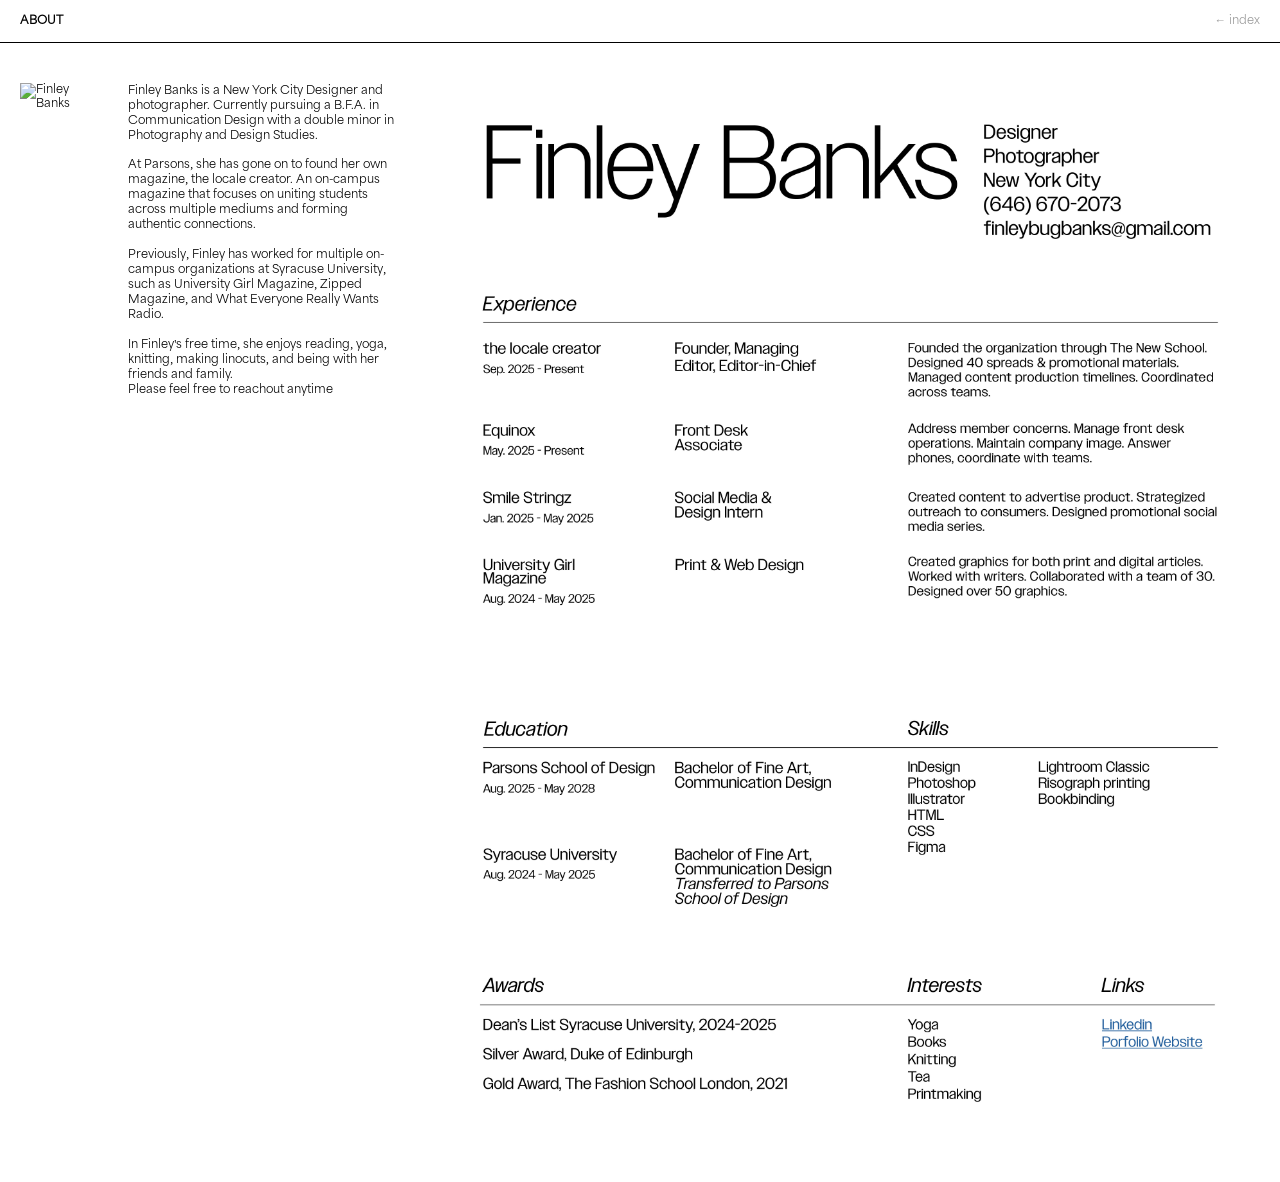
==== about.html @ 63b428c5 "start" ====
<!DOCTYPE html>
<html lang="en">
<head>
    <meta charset="UTF-8">
    <meta name="viewport" content="width=device-width, initial-scale=1.0">
    <title>About — Finley Banks</title>
    <link rel="stylesheet" href="styles.css">
</head>
<body class="project-page">

<nav class="p-nav">
    <span class="p-nav__title">ABOUT</span>
    <a class="p-nav__back" href="index.html">&#8592; index</a>
</nav>

<main class="about">

    <div class="about-row">
        <div class="about-photo">
            <img src="img/about/port.jpg" alt="Finley Banks" />
        </div>
        <div class="about-bio">
            <p>Finley Banks is a New York City Designer and photographer. Currently pursuing a B.F.A. in Communication Design with a double minor in Photography and Design Studies. <br> <br>


At Parsons, she has gone on to found her own magazine, the locale creator. An on-campus magazine that focuses on uniting students across multiple mediums and forming authentic connections. <br> <br>



Previously, Finley has worked for multiple on-campus organizations at Syracuse University, such as University Girl Magazine, Zipped Magazine, and What Everyone Really Wants Radio. <br> <br>



In Finley's free time, she enjoys reading, yoga, knitting, making linocuts, and being with her friends and family. <br>



Please feel free to reachout anytime</p>
        </div>
        <div class="about-resume">
            <img src="img/about/resume.jpg" alt="Resume" />
        </div>
    </div>

</main>

</body>
</html>
---- styles.css ----
*, *::before, *::after { box-sizing: border-box; margin: 0; padding: 0; }

@font-face {
    font-family: area;
    src: url(fonts/AreaTrialNormal-Light.otf);
}

@font-face {
    font-family: areanorm;
    src: url(fonts/AreaTrialNormal-Regular.otf);
}

html {
    font-family: areanorm;
    font-size: 11.5px;
    line-height: 1.2;
    font-weight: 500;
    background: #fff;
    color: #000;
    -webkit-font-smoothing: antialiased;
}

body {
    position: relative;
    min-height: 100vh;
}

a { color: inherit; text-decoration: none; }
em { font-style: italic; }
strong { font-weight: 700; }

/* ─── Corner nav (top-left) ─────────────────────────────────────────────── */

.corner-nav {
    position: fixed;
    top: 20px;
    left: 20px;
    z-index: 20;
    display: flex;
    flex-direction: column;
    gap: 0px;
}

.corner-nav a {
    display: block;
    line-height: 1.2;
}

.corner-nav a:hover { opacity: 0.45; }

/* ─── Bio / Header ───────────────────────────────────────────────────────── */
/* Fixed, covers everything left of the 190px right column */

.header {
    width: calc(100vw - 200px);
    height: 100vh;
    position: fixed;
    font-weight: 600;
    top: 0; left: 0;
    display: flex;
    justify-content: center;
    align-items: center;
    padding-right: 40px;
    z-index: 0;
    pointer-events: none;
}

.header_wrapper {
    display: block;
    width: 250px;
    pointer-events: all;
    line-height: 1.5;
    color: inherit;
    text-decoration: none;
}
.header_wrapper:hover { opacity: 0.55; }

.header-logo {
    height: 35px;
    width: auto;
    display: block;
}

.header_wrapper .header_links a {
    border-bottom: 1px solid currentColor;
}
.header_wrapper .header_links a:hover { opacity: 0.55; }

/* ─── Preview (video / image cycling) ───────────────────────────────────── */
/* Fixed over the same left area, appears on project hover */

.preview-wrap {
    pointer-events: none;
    width: calc(100vw - 190px);
    height: 100vh;
    position: fixed;
    top: 0; left: 0;
    display: flex;
    justify-content: center;
    align-items: center;
    gap: 20px;
    z-index: 10;
    opacity: 0;
    transition: opacity 0.7s ease;
}

.preview-wrap.is-visible { opacity: 1; }

.slideshow-arrow {
    background: none;
    border: none;
    font: inherit;
    font-size: 18px;
    cursor: pointer;
    padding: 12px;
    opacity: 0;
    pointer-events: none;
    transition: opacity 0.3s ease;
    flex-shrink: 0;
}

.preview-wrap.is-locked .slideshow-arrow {
    opacity: 0.35;
    pointer-events: all;
}

.preview-wrap.is-locked .slideshow-arrow:hover { opacity: 1; }

.preview-media {
    width: 78%;
    aspect-ratio: 11 / 6;
    position: relative;
    overflow: hidden;
}

.preview-slide {
    position: absolute;
    inset: 0;
    opacity: 0;
    transition: opacity 0.7s ease;
}

.preview-slide.is-active { opacity: 1; }

.preview-slide img,
.preview-slide video {
    width: 100%;
    height: 100%;
    object-fit: contain;
    display: block;
}

/* ─── Project list (right 190px column) ─────────────────────────────────── */

.app {
    width: 190px;
    position: fixed;
    right: 0;
    top: 0;
    height: 100vh;
    display: flex;
    flex-direction: column;
    justify-content: center;
    overflow-y: auto;
    opacity: 1;
    transition: opacity 0.6s ease;
}

.app.is-hidden {
    opacity: 0;
    pointer-events: none;
}

.project {
    display: block;
    padding: 10px 20px;
    cursor: pointer;
    color: inherit;
    text-decoration: none;
}

.project:first-child { padding-top: 20px; }

.project:last-child { padding-bottom: 40px; }

.project_title {
    font-weight: 700;
    display: block;
    line-height: 1.2;
    text-transform: uppercase;
}

.credit_font {
    padding: 0 20px 10px;
    font-size: 11px;
    opacity: 0.7;
}

/* ─── Project detail panel (replaces nav on click) ───────────────────────── */

.app-detail {
    width: 190px;
    position: fixed;
    right: 0;
    top: 0;
    height: 100vh;
    display: flex;
    flex-direction: column;
    justify-content: center;
    padding: 20px;
    opacity: 0;
    pointer-events: none;
    transition: opacity 0.6s ease;
}

.app-detail.is-visible {
    opacity: 1;
    pointer-events: all;
}

.detail-back {
    background: none;
    border: none;
    padding: 0;
    font: inherit;
    font-size: 11.5px;
    cursor: pointer;
    opacity: 0.4;
    text-align: left;
    margin-bottom: 24px;
    transition: opacity 0.15s;
}

.detail-back:hover { opacity: 1; }

.detail-name {
    font-weight: 700;
    text-transform: uppercase;
    line-height: 1.2;
    margin-bottom: 10px;
}

.detail-desc {
    line-height: 1.2;
    opacity: 0.7;
    margin-bottom: 16px;
}

.detail-meta {
    line-height: 1.4;
}

/* ─── About page ─────────────────────────────────────────────────────────── */

.about {
    padding: 40px 20px;
}

.about-row {
    display: grid;
    grid-template-columns: 0.5fr 2fr 6fr;
    gap: 40px;
    align-items: start;
}

.about-bio {
    line-height: 1.3;
}

.about-photo img {
    width: 100%;
    height: auto;
    object-fit: cover;
    display: block;
}

.about-resume__label {
    opacity: 0.4;
    margin-bottom: 12px;
}

.about-resume img {
    width: 100%;
    display: block;
}

/* ─── Project detail page ────────────────────────────────────────────────── */

body.project-page {
    overflow-y: auto;
}

.p-nav {
    position: sticky;
    top: 0;
    display: flex;
    justify-content: space-between;
    align-items: baseline;
    padding: 14px 20px;
    background: #fff;
    z-index: 20;
    border-bottom: 1px solid #000;
}

.p-nav__title { font-weight: 700; }

.p-nav__back {
    opacity: 0.4;
    transition: opacity 0.15s;
}
.p-nav__back:hover { opacity: 1; }

.p-header {
    display: grid;
    grid-template-columns: 1fr 1fr;
    gap: 20px;
    padding: 20px;
    border-bottom: 1px solid #000;
}

.p-desc {
    line-height: 1.2;
}

.p-meta {
    display: flex;
    flex-direction: column;
    gap: 12px;
}

.p-gallery { display: flex; flex-direction: column; }

.p-img {
    width: 100%;
    background: #e8e8e8;
}

.p-img + .p-img { border-top: 1px solid #000; }

.p-img img {
    width: 100%;
    height: auto;
    display: block;
}

.p-info__label { opacity: 0.4; margin-bottom: 3px; }
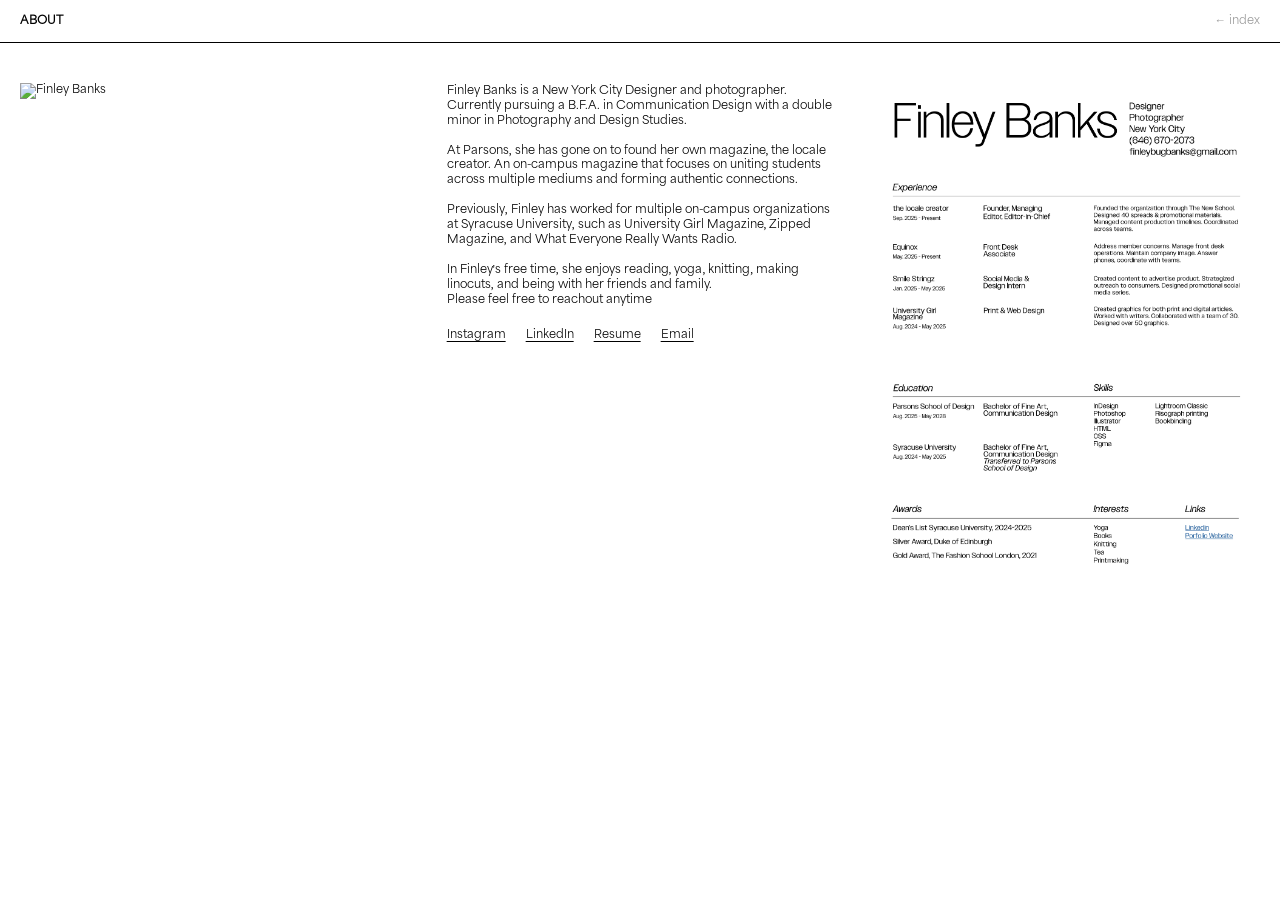
==== commit 791e1fa3: "changes" ====
--- a/about.html
+++ b/about.html
@@ -36,9 +36,17 @@
 
 
 Please feel free to reachout anytime</p>
+            <div class="about-links">
+                <a href="https://www.instagram.com/raspberries11111/" target="_blank">Instagram</a>
+                <a href="https://www.linkedin.com/in/finleybanks1111111/" target="_blank">LinkedIn</a>
+                <a href="img/about/resume.pdf" target="_blank">Resume</a>
+                <a href="mailto:finleybugbanks@gmail.com">Email</a>
+            </div>
         </div>
         <div class="about-resume">
-            <img src="img/about/resume.jpg" alt="Resume" />
+            <a href="img/about/resume.pdf" target="_blank">
+                <img src="img/about/resume.jpg" alt="Resume" />
+            </a>
         </div>
     </div>
 
--- a/styles.css
+++ b/styles.css
@@ -258,7 +258,7 @@
 
 .about-row {
     display: grid;
-    grid-template-columns: 0.5fr 2fr 6fr;
+    grid-template-columns: 2fr 2fr 2fr;
     gap: 40px;
     align-items: start;
 }
@@ -267,8 +267,26 @@
     line-height: 1.3;
 }
 
+.about-links {
+    display: flex;
+    gap: 20px;
+    margin-top: 20px;
+    flex-wrap: wrap;
+}
+
+.about-links a {
+    font-size: inherit;
+    color: #000;
+    text-decoration: underline;
+    text-underline-offset: 3px;
+}
+
+.about-links a:hover {
+    opacity: 0.5;
+}
+
 .about-photo img {
-    width: 100%;
+    width: calc(100% + 25px);
     height: auto;
     object-fit: cover;
     display: block;
@@ -277,6 +295,11 @@
 .about-resume__label {
     opacity: 0.4;
     margin-bottom: 12px;
+}
+
+.about-resume a {
+    display: block;
+    cursor: pointer;
 }
 
 .about-resume img {
